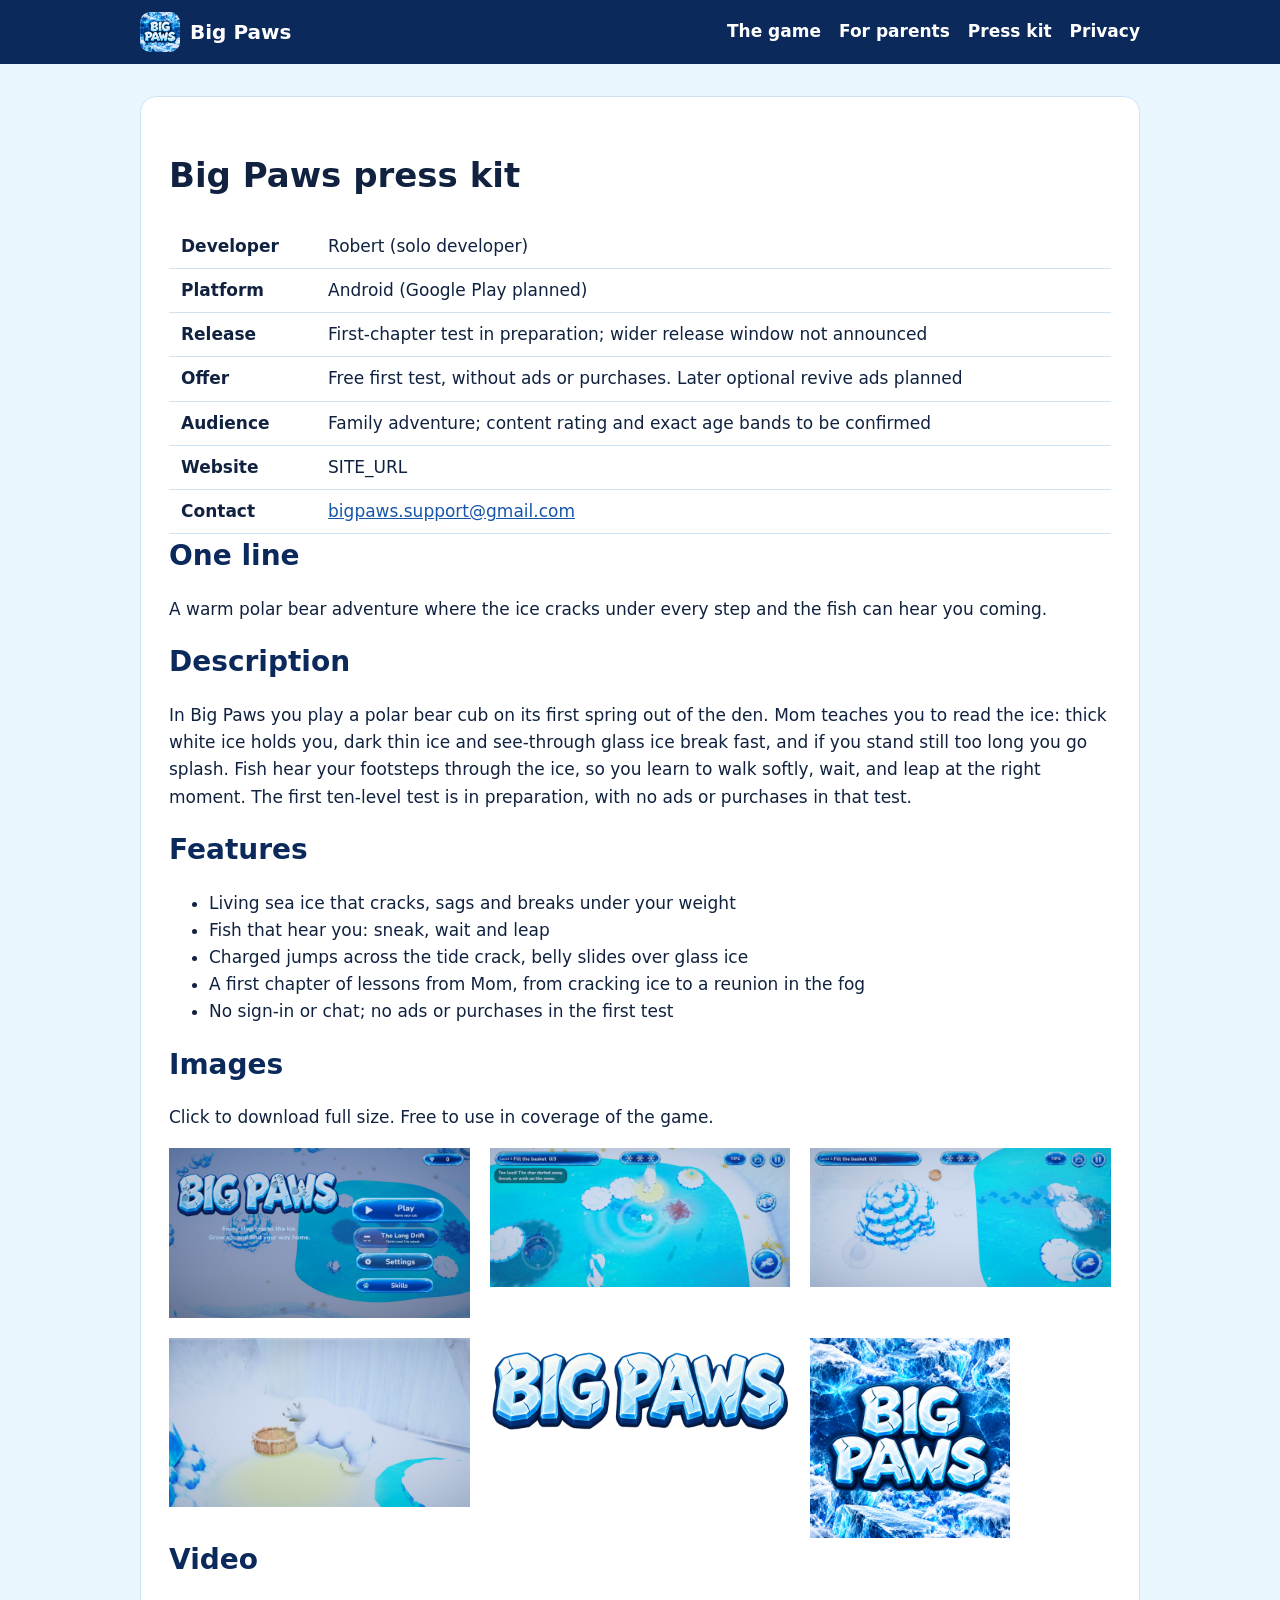
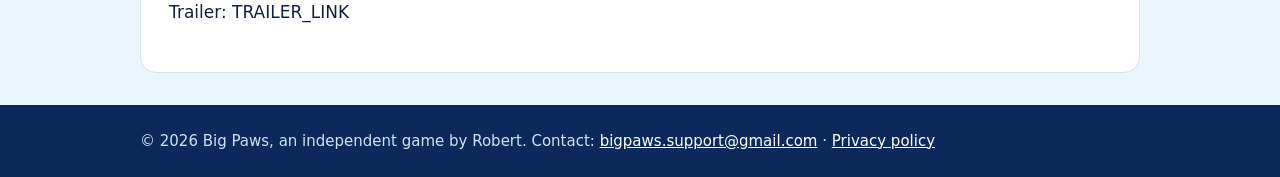
==== presskit.html @ 210a82b9 "Big Paws website: home, privacy policy, press kit Co-Authored-By: Claude Opus 5.5 <noreply@anthropic" ====
<!doctype html>
<html lang="en"><head><meta charset="utf-8"><meta name="viewport" content="width=device-width, initial-scale=1"><link rel="icon" href="images/icon.png"><link rel="stylesheet" href="style.css">
<title>Press Kit | Big Paws</title>
<meta name="description" content="Press kit for Big Paws, a polar bear adventure for Android: fact sheet, description, screenshots and logos.">
</head><body>
<header class="site"><div class="wrap"><a class="brand" href="index.html"><img src="images/icon.png" alt="">Big Paws</a><nav><a href="index.html#play">The game</a><a href="index.html#parents">For parents</a><a href="presskit.html">Press kit</a><a href="privacy.html">Privacy</a></nav></div></header>
<div class="wrap"><div class="doc">
<h1>Big Paws press kit</h1>
<table class="facts">
<tr><th>Developer</th><td>Robert (solo developer)</td></tr>
<tr><th>Platform</th><td>Android (Google Play planned)</td></tr>
<tr><th>Release</th><td>First-chapter test in preparation; wider release window not announced</td></tr>
<tr><th>Offer</th><td>Free first test, without ads or purchases. Later optional revive ads planned</td></tr>
<tr><th>Audience</th><td>Family adventure; content rating and exact age bands to be confirmed</td></tr>
<tr><th>Website</th><td>SITE_URL</td></tr>
<tr><th>Contact</th><td><a href="mailto:bigpaws.support@gmail.com">bigpaws.support@gmail.com</a></td></tr>
</table>
<h2>One line</h2>
<p>A warm polar bear adventure where the ice cracks under every step and the fish can hear you coming.</p>
<h2>Description</h2>
<p>In Big Paws you play a polar bear cub on its first spring out of the den. Mom teaches you to read the ice: thick white ice holds you, dark thin ice and see-through glass ice break fast, and if you stand still too long you go splash. Fish hear your footsteps through the ice, so you learn to walk softly, wait, and leap at the right moment. The first ten-level test is in preparation, with no ads or purchases in that test.</p>
<h2>Features</h2>
<ul>
<li>Living sea ice that cracks, sags and breaks under your weight</li>
<li>Fish that hear you: sneak, wait and leap</li>
<li>Charged jumps across the tide crack, belly slides over glass ice</li>
<li>A first chapter of lessons from Mom, from cracking ice to a reunion in the fog</li>
<li>No sign-in or chat; no ads or purchases in the first test</li>
</ul>
<h2>Images</h2>
<p>Click to download full size. Free to use in coverage of the game.</p>
<div class="grid">
<a href="images/title.jpg"><img src="images/title.jpg" alt="Title screen"></a>
<a href="images/sneak.jpg"><img src="images/sneak.jpg" alt="Sneaking past fish"></a>
<a href="images/fishing.jpg"><img src="images/fishing.jpg" alt="Fishing hole"></a>
<a href="images/mom-basket.jpg"><img src="images/mom-basket.jpg" alt="Mom and the basket"></a>
<a href="images/wordmark.png"><img src="images/wordmark.png" alt="Big Paws logo"></a>
<a href="images/icon.png"><img src="images/icon.png" alt="Big Paws icon" style="max-width:200px"></a>
</div>
<h2>Video</h2>
<p>Trailer: TRAILER_LINK</p>
</div></div>
<footer><div class="wrap">&copy; 2026 Big Paws, an independent game by Robert. Contact: <a href="mailto:bigpaws.support@gmail.com">bigpaws.support@gmail.com</a> &middot; <a href="privacy.html">Privacy policy</a></div></footer>
</body></html>
---- style.css ----
:root{--ice:#eaf6fd;--deep:#0b2a5b;--mid:#1756a8;--cyan:#38b6f0;--ink:#10223f;--quiet:#4a5d7a;--card:#ffffff;--line:#cfe3f3}
*{box-sizing:border-box}
body{margin:0;font-family:"Nunito",system-ui,-apple-system,Segoe UI,Roboto,sans-serif;color:var(--ink);background:var(--ice);line-height:1.6;font-size:17px}
a{color:var(--mid)}
img{max-width:100%;height:auto;display:block}
.wrap{max-width:1040px;margin:0 auto;padding:0 20px}
header.site{background:var(--deep);color:#fff}
header.site .wrap{display:flex;align-items:center;justify-content:space-between;gap:16px;padding-top:12px;padding-bottom:12px}
header.site a{color:#fff;text-decoration:none;font-weight:700}
header.site nav{display:flex;gap:18px;flex-wrap:wrap}
.brand{display:flex;align-items:center;gap:10px;font-size:20px}
.brand img{width:40px;height:40px;border-radius:10px}
.hero{background:linear-gradient(180deg,var(--deep),var(--mid));color:#fff;padding:40px 0 56px;text-align:center}
.hero .wordmark{width:100%;max-width:520px;margin:0 auto 12px}
.hero h1{font-size:clamp(26px,4vw,40px);margin:8px 0;line-height:1.2}
.hero p{font-size:19px;max-width:640px;margin:0 auto 24px;opacity:.95}
.btn{display:inline-block;background:#fff;color:var(--deep);padding:14px 26px;border-radius:999px;font-weight:800;text-decoration:none}
.btn.alt{background:transparent;color:#fff;border:2px solid #fff;margin-left:8px}
.shot{width:100%;border-radius:16px;box-shadow:0 10px 30px rgba(11,42,91,.25);margin:32px auto 0;max-width:900px}
section{padding:48px 0}
h2{font-size:28px;margin:0 0 16px;color:var(--deep)}
.grid{display:grid;grid-template-columns:repeat(auto-fit,minmax(260px,1fr));gap:20px}
.card{background:var(--card);border:1px solid var(--line);border-radius:16px;padding:20px}
.card img{border-radius:10px;margin-bottom:12px}
.card h3{margin:0 0 6px;color:var(--deep)}
.parents{background:#fff;border-top:1px solid var(--line);border-bottom:1px solid var(--line)}
.parents ul{padding-left:20px}
.parents li{margin:6px 0}
.facts td,.facts th{padding:8px 12px;border-bottom:1px solid var(--line);text-align:left;vertical-align:top}
.facts{border-collapse:collapse;width:100%;background:#fff;border-radius:12px}
footer{background:var(--deep);color:#cfe3f3;padding:24px 0;font-size:15px}
footer a{color:#fff}
.doc{background:#fff;border:1px solid var(--line);border-radius:16px;padding:28px;margin:32px auto}
.note{background:#fff7d6;border:1px solid #f0d97a;border-radius:10px;padding:10px 14px;font-size:15px}
@media (max-width:600px){.btn.alt{margin:12px 0 0}header.site .wrap{flex-direction:column}}
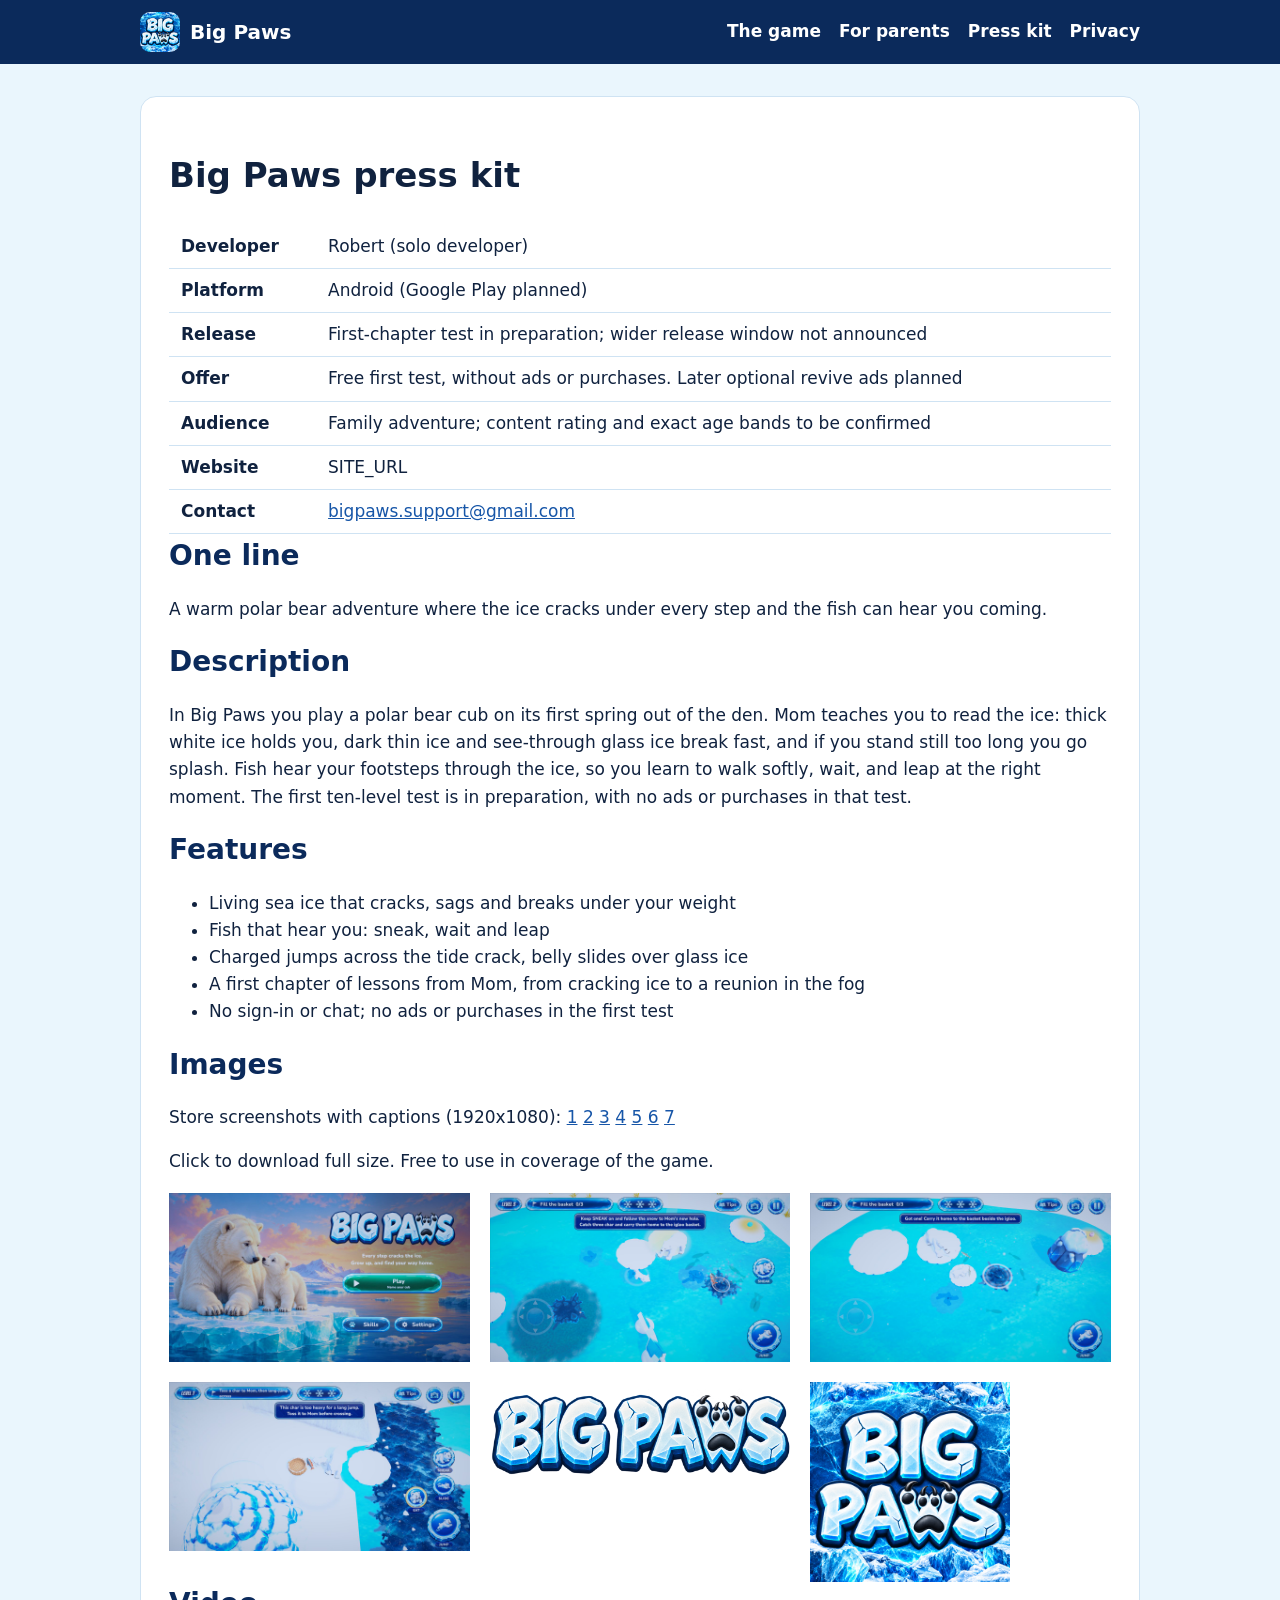
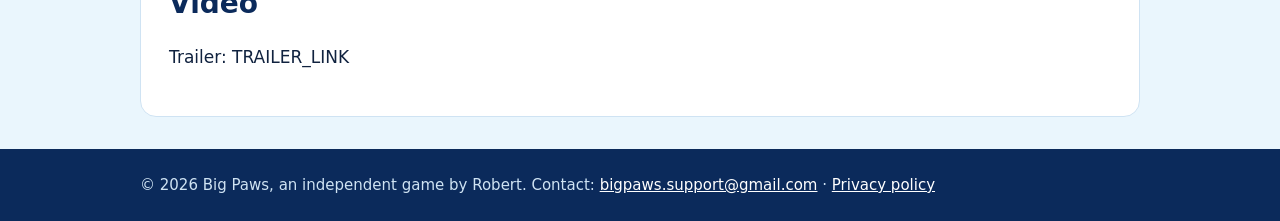
==== commit 8a23e296: "New game screenshots and captioned store shots Co-Authored-By: Claude Opus 5.5 <noreply@anthropic.co" ====
--- a/presskit.html
+++ b/presskit.html
@@ -28,6 +28,7 @@
 <li>No sign-in or chat; no ads or purchases in the first test</li>
 </ul>
 <h2>Images</h2>
+<p>Store screenshots with captions (1920x1080): <a href="press/screenshots/01-cracking.png">1</a> <a href="press/screenshots/02-sneak.png">2</a> <a href="press/screenshots/03-fishing.png">3</a> <a href="press/screenshots/04-fishwarn.png">4</a> <a href="press/screenshots/05-mom-basket.png">5</a> <a href="press/screenshots/06-reunion.png">6</a> <a href="press/screenshots/07-title.png">7</a></p>
 <p>Click to download full size. Free to use in coverage of the game.</p>
 <div class="grid">
 <a href="images/title.jpg"><img src="images/title.jpg" alt="Title screen"></a>
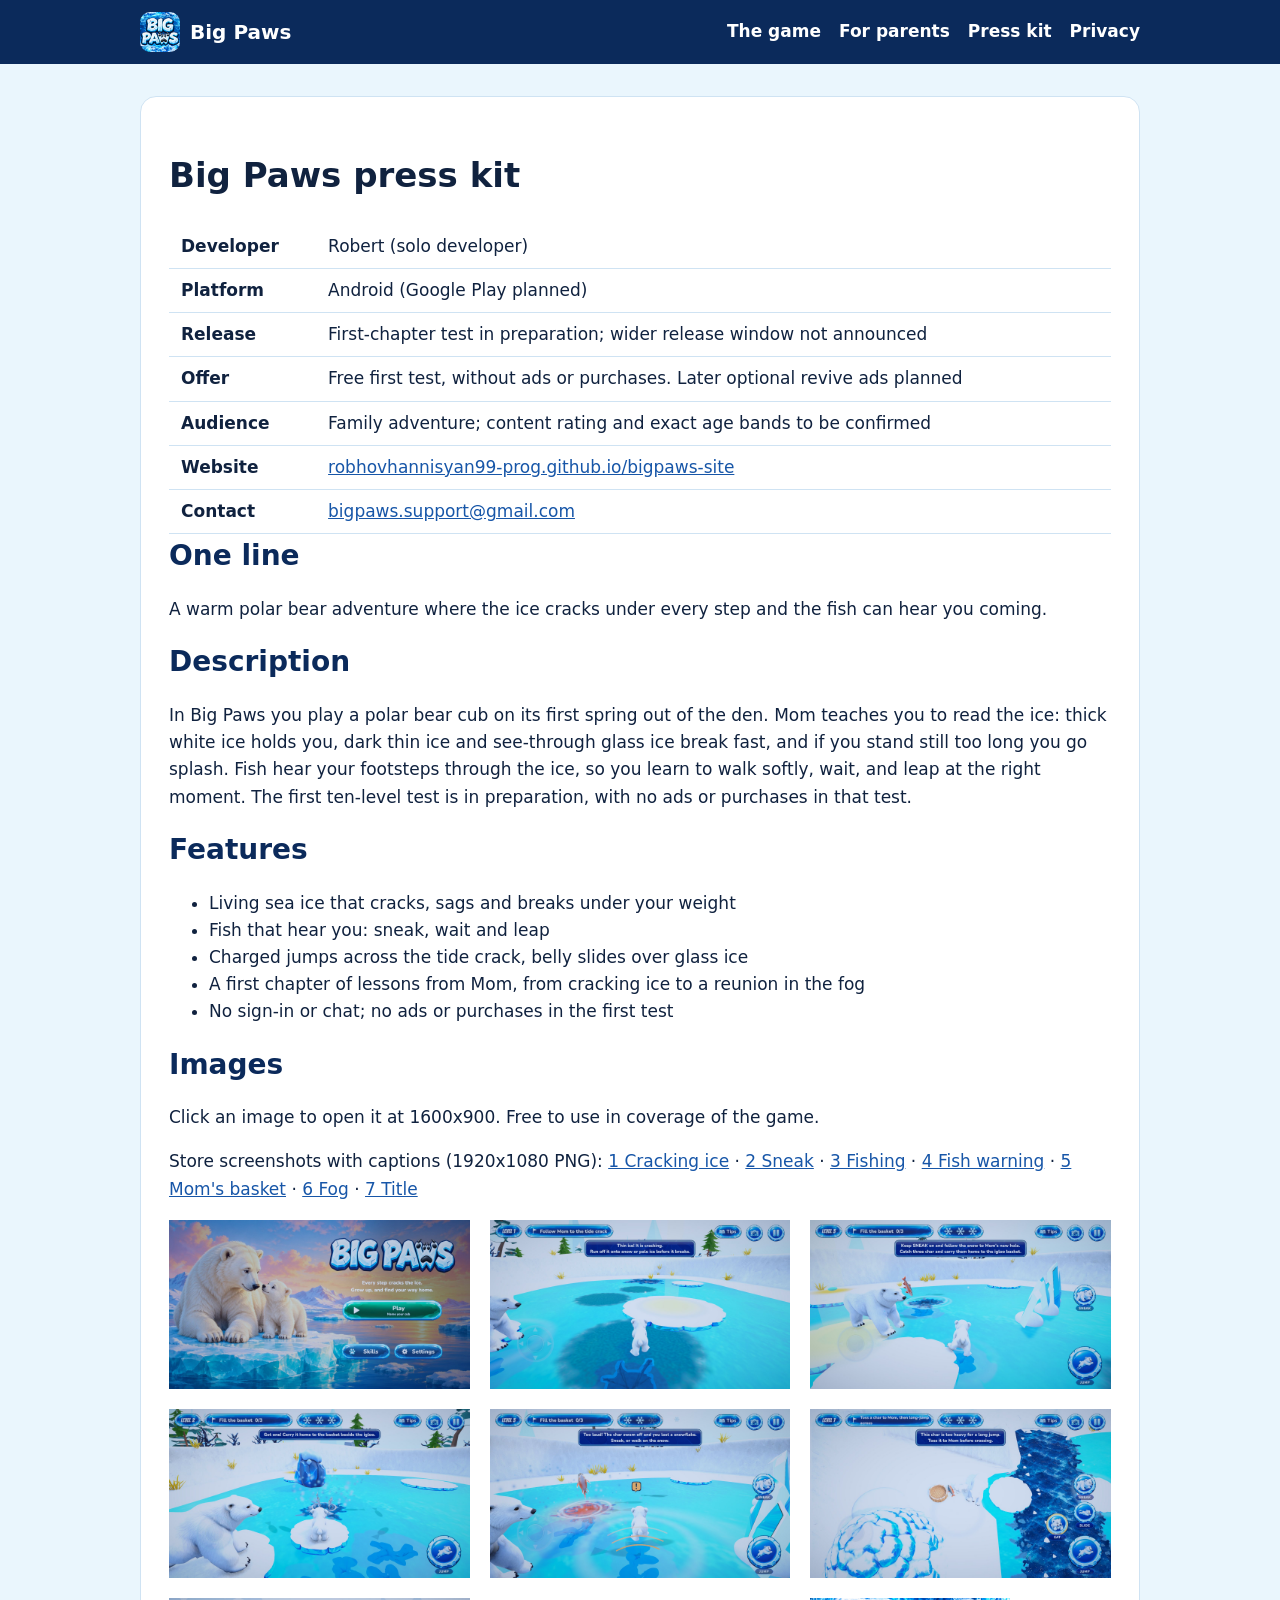
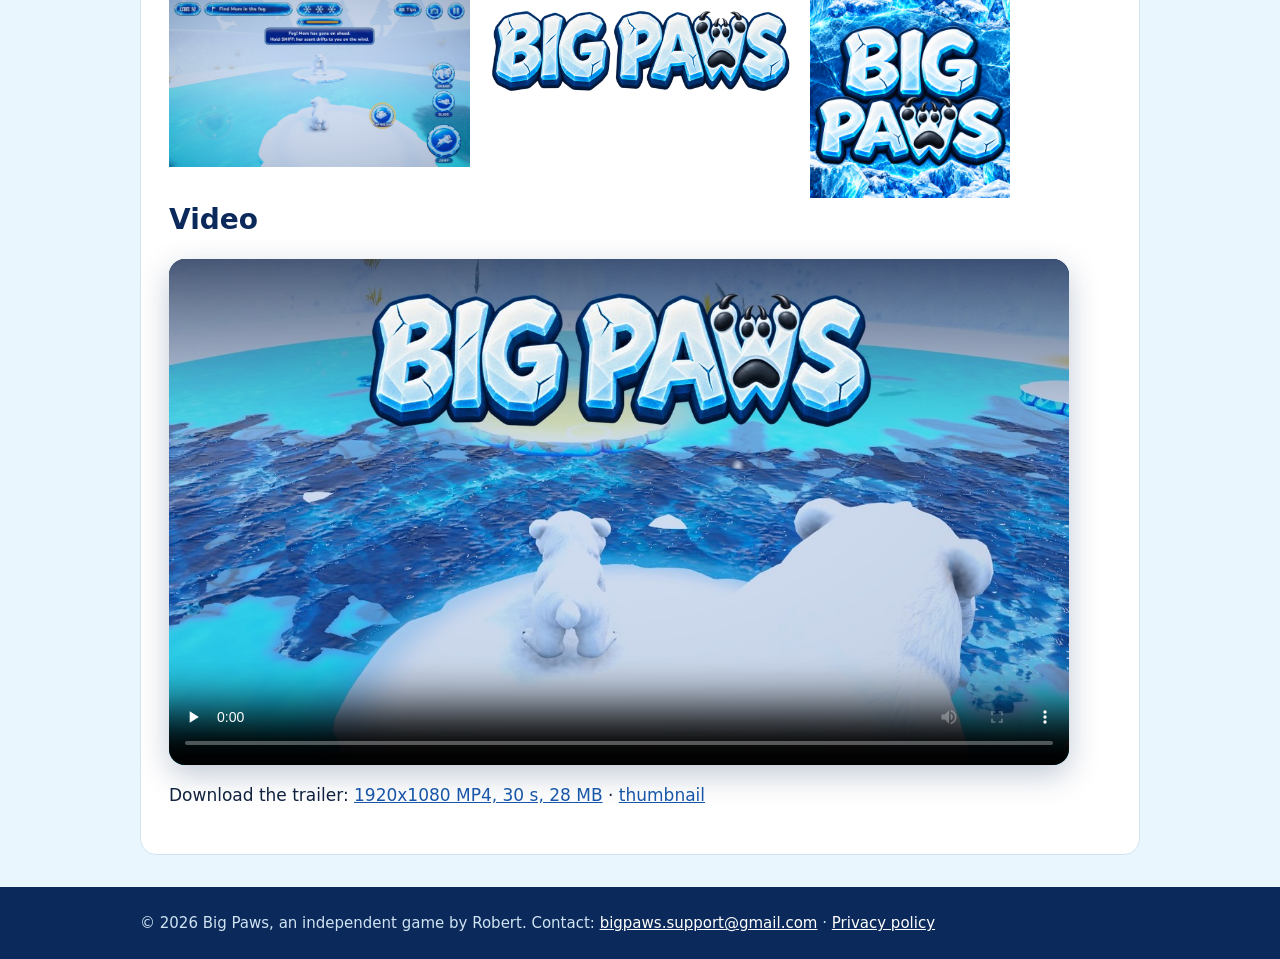
==== commit 0de124ed: "Site: store screenshots and trailer Co-Authored-By: Claude Opus 5.5 <noreply@anthropic.com>" ====
--- a/presskit.html
+++ b/presskit.html
@@ -12,7 +12,7 @@
 <tr><th>Release</th><td>First-chapter test in preparation; wider release window not announced</td></tr>
 <tr><th>Offer</th><td>Free first test, without ads or purchases. Later optional revive ads planned</td></tr>
 <tr><th>Audience</th><td>Family adventure; content rating and exact age bands to be confirmed</td></tr>
-<tr><th>Website</th><td>SITE_URL</td></tr>
+<tr><th>Website</th><td><a href="https://robhovhannisyan99-prog.github.io/bigpaws-site/">robhovhannisyan99-prog.github.io/bigpaws-site</a></td></tr>
 <tr><th>Contact</th><td><a href="mailto:bigpaws.support@gmail.com">bigpaws.support@gmail.com</a></td></tr>
 </table>
 <h2>One line</h2>
@@ -28,18 +28,23 @@
 <li>No sign-in or chat; no ads or purchases in the first test</li>
 </ul>
 <h2>Images</h2>
-<p>Store screenshots with captions (1920x1080): <a href="press/screenshots/01-cracking.png">1</a> <a href="press/screenshots/02-sneak.png">2</a> <a href="press/screenshots/03-fishing.png">3</a> <a href="press/screenshots/04-fishwarn.png">4</a> <a href="press/screenshots/05-mom-basket.png">5</a> <a href="press/screenshots/06-reunion.png">6</a> <a href="press/screenshots/07-title.png">7</a></p>
-<p>Click to download full size. Free to use in coverage of the game.</p>
+<p>Click an image to open it at 1600x900. Free to use in coverage of the game.</p>
+<p>Store screenshots with captions (1920x1080 PNG): <a href="press/screenshots/01-cracking.png">1 Cracking ice</a> &middot; <a href="press/screenshots/02-sneak.png">2 Sneak</a> &middot; <a href="press/screenshots/03-fishing.png">3 Fishing</a> &middot; <a href="press/screenshots/04-fishwarn.png">4 Fish warning</a> &middot; <a href="press/screenshots/05-mom-basket.png">5 Mom's basket</a> &middot; <a href="press/screenshots/06-reunion.png">6 Fog</a> &middot; <a href="press/screenshots/07-title.png">7 Title</a></p>
 <div class="grid">
 <a href="images/title.jpg"><img src="images/title.jpg" alt="Title screen"></a>
-<a href="images/sneak.jpg"><img src="images/sneak.jpg" alt="Sneaking past fish"></a>
-<a href="images/fishing.jpg"><img src="images/fishing.jpg" alt="Fishing hole"></a>
-<a href="images/mom-basket.jpg"><img src="images/mom-basket.jpg" alt="Mom and the basket"></a>
+<a href="images/cracking.jpg"><img src="images/cracking.jpg" alt="Thin ice cracking under the cub"></a>
+<a href="images/sneak.jpg"><img src="images/sneak.jpg" alt="Mom and the cub as a fish jumps from the hole"></a>
+<a href="images/fishing.jpg"><img src="images/fishing.jpg" alt="The cub on a floe by a fishing hole"></a>
+<a href="images/fishwarn.jpg"><img src="images/fishwarn.jpg" alt="A fish darting away from a noisy cub"></a>
+<a href="images/mom-basket.jpg"><img src="images/mom-basket.jpg" alt="Mom and the basket by the igloo, seen from above"></a>
+<a href="images/reunion.jpg"><img src="images/reunion.jpg" alt="Mom's outline in the fog"></a>
 <a href="images/wordmark.png"><img src="images/wordmark.png" alt="Big Paws logo"></a>
 <a href="images/icon.png"><img src="images/icon.png" alt="Big Paws icon" style="max-width:200px"></a>
 </div>
 <h2>Video</h2>
-<p>Trailer: TRAILER_LINK</p>
+<!-- YouTube trailer link goes here once it is uploaded. -->
+<video class="trailer" controls playsinline preload="none" poster="images/trailer-poster.jpg" aria-label="Big Paws gameplay trailer, 30 seconds"><source src="video/BigPaws-trailer.mp4" type="video/mp4"></video>
+<p>Download the trailer: <a href="video/BigPaws-trailer-1080p.mp4" download>1920x1080 MP4, 30 s, 28 MB</a> &middot; <a href="images/trailer-poster.jpg">thumbnail</a></p>
 </div></div>
 <footer><div class="wrap">&copy; 2026 Big Paws, an independent game by Robert. Contact: <a href="mailto:bigpaws.support@gmail.com">bigpaws.support@gmail.com</a> &middot; <a href="privacy.html">Privacy policy</a></div></footer>
 </body></html>
--- a/style.css
+++ b/style.css
@@ -16,6 +16,8 @@
 .hero p{font-size:19px;max-width:640px;margin:0 auto 24px;opacity:.95}
 .btn{display:inline-block;background:#fff;color:var(--deep);padding:14px 26px;border-radius:999px;font-weight:800;text-decoration:none}
 .btn.alt{background:transparent;color:#fff;border:2px solid #fff;margin-left:8px}
+.trailer{display:block;width:100%;max-width:900px;margin:0 auto;border-radius:16px;box-shadow:0 10px 30px rgba(11,42,91,.25);background:var(--deep);aspect-ratio:16/9}
+.doc .trailer{margin:0 0 12px}
 .shot{width:100%;border-radius:16px;box-shadow:0 10px 30px rgba(11,42,91,.25);margin:32px auto 0;max-width:900px}
 section{padding:48px 0}
 h2{font-size:28px;margin:0 0 16px;color:var(--deep)}
@@ -27,6 +29,7 @@
 .parents ul{padding-left:20px}
 .parents li{margin:6px 0}
 .facts td,.facts th{padding:8px 12px;border-bottom:1px solid var(--line);text-align:left;vertical-align:top}
+.facts td{overflow-wrap:anywhere}
 .facts{border-collapse:collapse;width:100%;background:#fff;border-radius:12px}
 footer{background:var(--deep);color:#cfe3f3;padding:24px 0;font-size:15px}
 footer a{color:#fff}
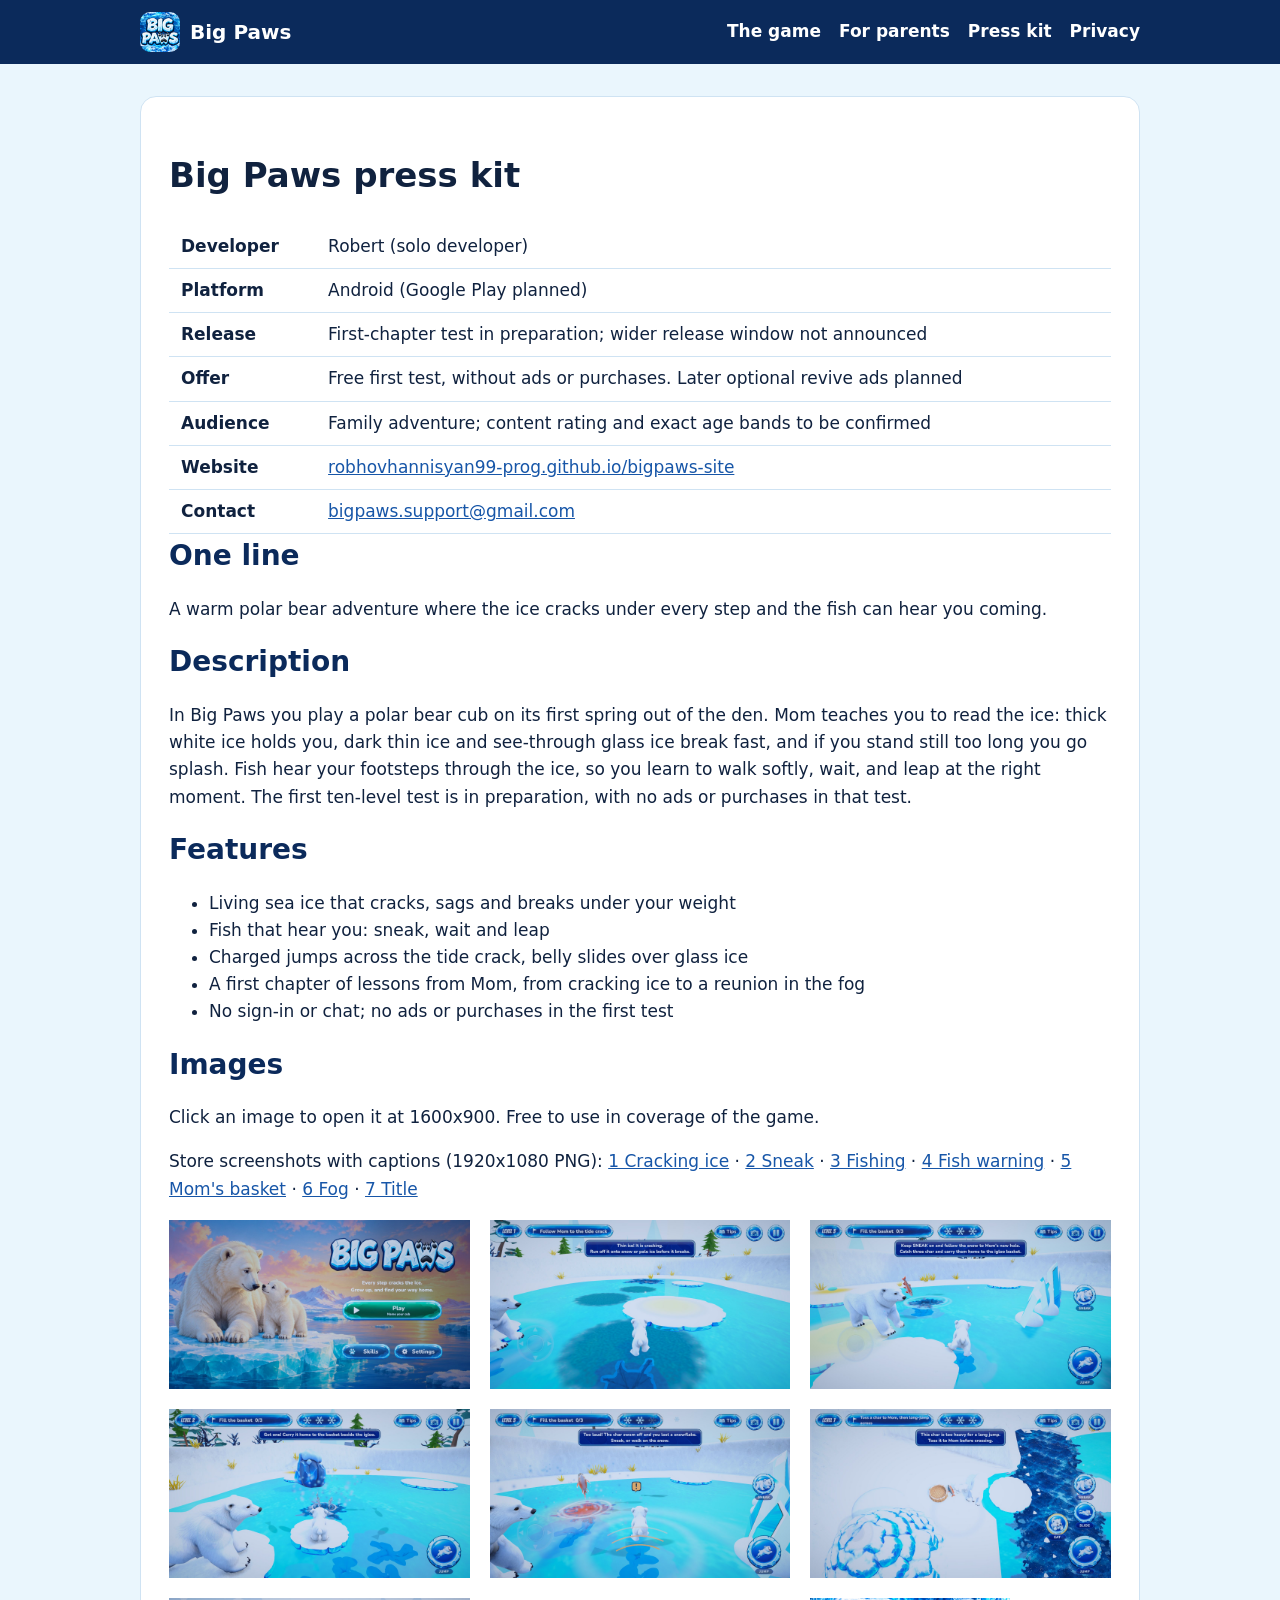
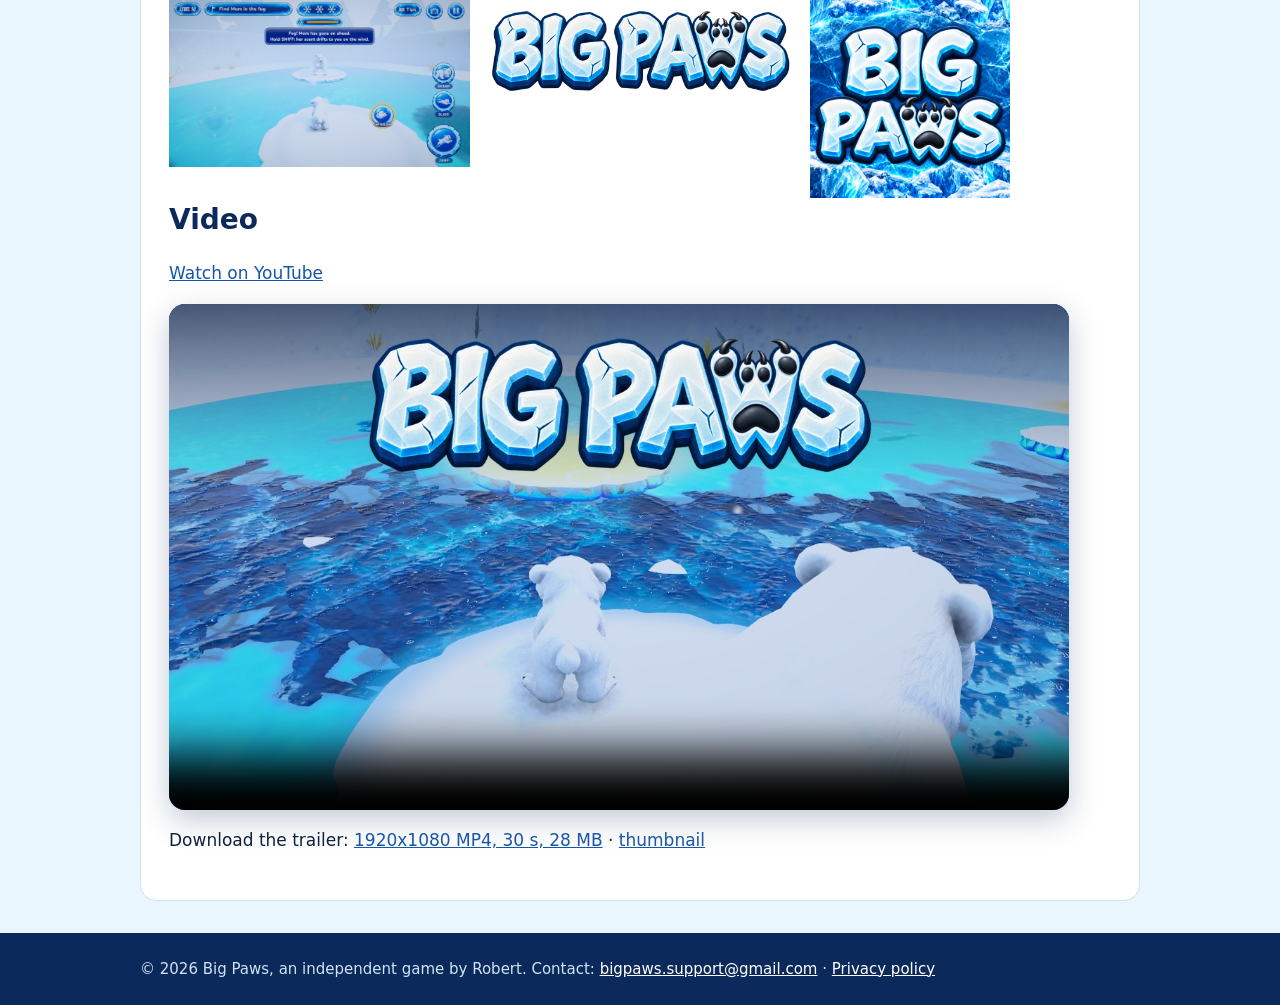
==== commit bbbda035: "Site: YouTube trailer link Co-Authored-By: Claude Opus 5.5 <noreply@anthropic.com>" ====
--- a/presskit.html
+++ b/presskit.html
@@ -42,7 +42,7 @@
 <a href="images/icon.png"><img src="images/icon.png" alt="Big Paws icon" style="max-width:200px"></a>
 </div>
 <h2>Video</h2>
-<!-- YouTube trailer link goes here once it is uploaded. -->
+<p><a href="https://youtu.be/f21sIvdYZcQ" rel="noopener">Watch on YouTube</a></p>
 <video class="trailer" controls playsinline preload="none" poster="images/trailer-poster.jpg" aria-label="Big Paws gameplay trailer, 30 seconds"><source src="video/BigPaws-trailer.mp4" type="video/mp4"></video>
 <p>Download the trailer: <a href="video/BigPaws-trailer-1080p.mp4" download>1920x1080 MP4, 30 s, 28 MB</a> &middot; <a href="images/trailer-poster.jpg">thumbnail</a></p>
 </div></div>
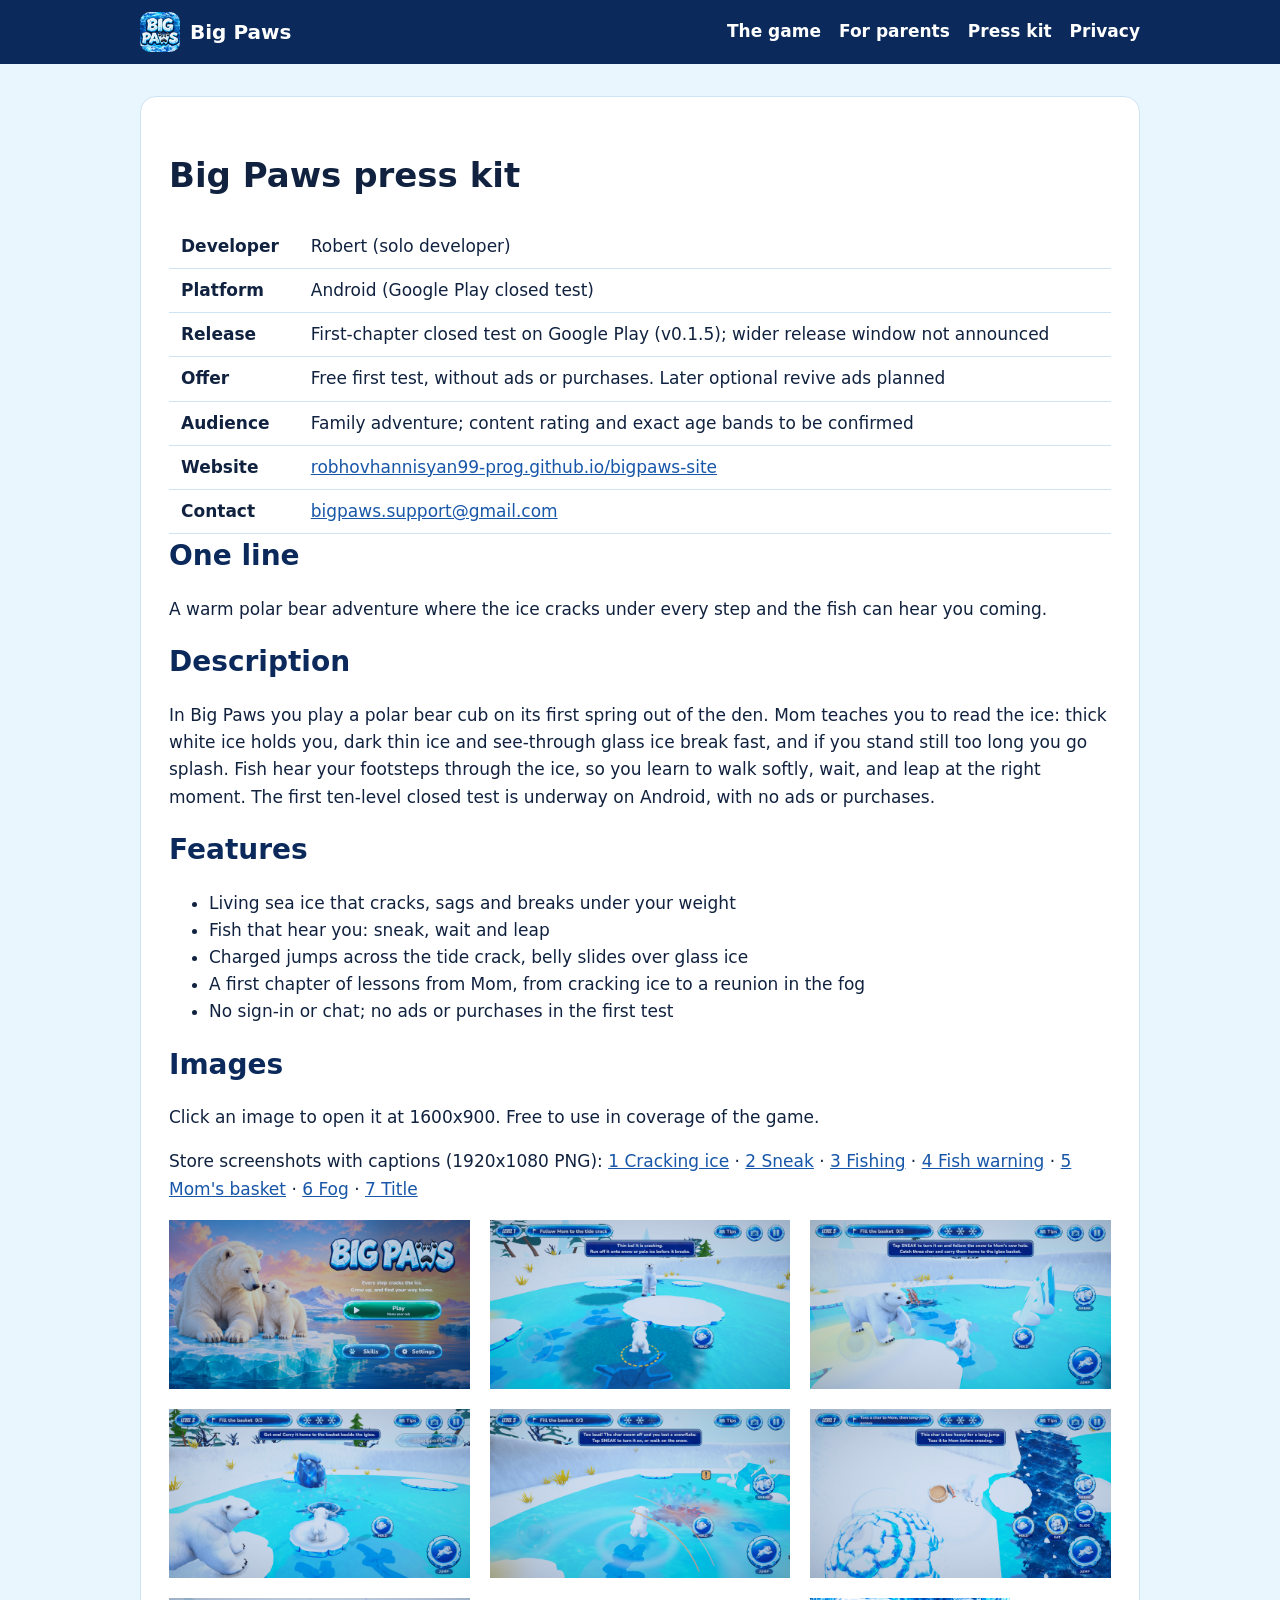
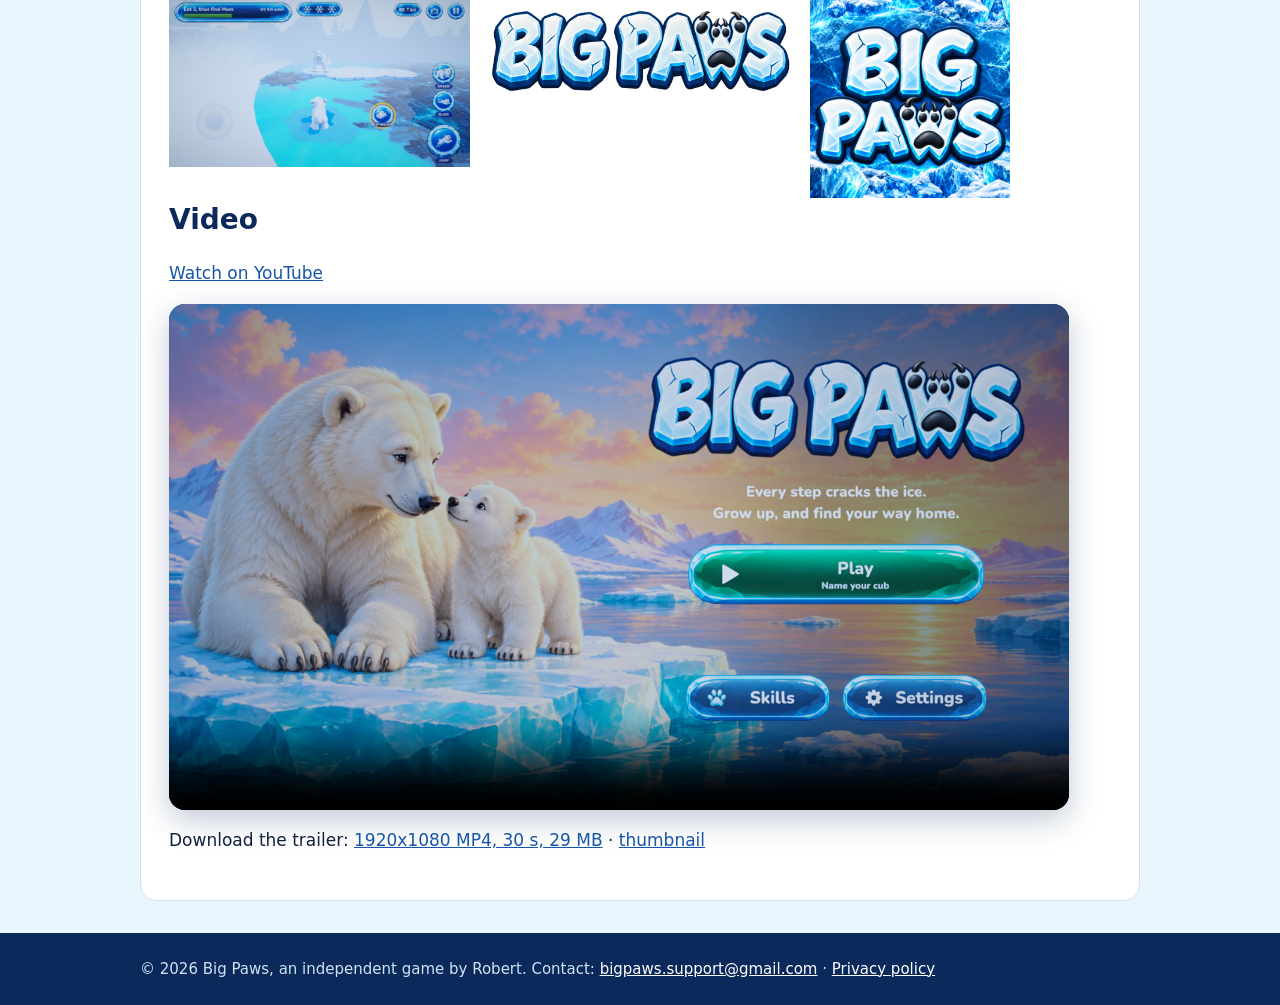
==== commit b3aede02: "Update screenshots, trailer and copy for closed test v0.1.5" ====
--- a/presskit.html
+++ b/presskit.html
@@ -1,15 +1,15 @@
 <!doctype html>
-<html lang="en"><head><meta charset="utf-8"><meta name="viewport" content="width=device-width, initial-scale=1"><link rel="icon" href="images/icon.png"><link rel="stylesheet" href="style.css">
+<html lang="en"><head><meta charset="utf-8"><meta name="viewport" content="width=device-width, initial-scale=1"><link rel="icon" href="images/icon.png?v=20261117"><link rel="stylesheet" href="style.css">
 <title>Press Kit | Big Paws</title>
 <meta name="description" content="Press kit for Big Paws, a polar bear adventure for Android: fact sheet, description, screenshots and logos.">
 </head><body>
-<header class="site"><div class="wrap"><a class="brand" href="index.html"><img src="images/icon.png" alt="">Big Paws</a><nav><a href="index.html#play">The game</a><a href="index.html#parents">For parents</a><a href="presskit.html">Press kit</a><a href="privacy.html">Privacy</a></nav></div></header>
+<header class="site"><div class="wrap"><a class="brand" href="index.html"><img src="images/icon.png?v=20261117" alt="">Big Paws</a><nav><a href="index.html#play">The game</a><a href="index.html#parents">For parents</a><a href="presskit.html">Press kit</a><a href="privacy.html">Privacy</a></nav></div></header>
 <div class="wrap"><div class="doc">
 <h1>Big Paws press kit</h1>
 <table class="facts">
 <tr><th>Developer</th><td>Robert (solo developer)</td></tr>
-<tr><th>Platform</th><td>Android (Google Play planned)</td></tr>
-<tr><th>Release</th><td>First-chapter test in preparation; wider release window not announced</td></tr>
+<tr><th>Platform</th><td>Android (Google Play closed test)</td></tr>
+<tr><th>Release</th><td>First-chapter closed test on Google Play (v0.1.5); wider release window not announced</td></tr>
 <tr><th>Offer</th><td>Free first test, without ads or purchases. Later optional revive ads planned</td></tr>
 <tr><th>Audience</th><td>Family adventure; content rating and exact age bands to be confirmed</td></tr>
 <tr><th>Website</th><td><a href="https://robhovhannisyan99-prog.github.io/bigpaws-site/">robhovhannisyan99-prog.github.io/bigpaws-site</a></td></tr>
@@ -18,7 +18,7 @@
 <h2>One line</h2>
 <p>A warm polar bear adventure where the ice cracks under every step and the fish can hear you coming.</p>
 <h2>Description</h2>
-<p>In Big Paws you play a polar bear cub on its first spring out of the den. Mom teaches you to read the ice: thick white ice holds you, dark thin ice and see-through glass ice break fast, and if you stand still too long you go splash. Fish hear your footsteps through the ice, so you learn to walk softly, wait, and leap at the right moment. The first ten-level test is in preparation, with no ads or purchases in that test.</p>
+<p>In Big Paws you play a polar bear cub on its first spring out of the den. Mom teaches you to read the ice: thick white ice holds you, dark thin ice and see-through glass ice break fast, and if you stand still too long you go splash. Fish hear your footsteps through the ice, so you learn to walk softly, wait, and leap at the right moment. The first ten-level closed test is underway on Android, with no ads or purchases.</p>
 <h2>Features</h2>
 <ul>
 <li>Living sea ice that cracks, sags and breaks under your weight</li>
@@ -29,22 +29,22 @@
 </ul>
 <h2>Images</h2>
 <p>Click an image to open it at 1600x900. Free to use in coverage of the game.</p>
-<p>Store screenshots with captions (1920x1080 PNG): <a href="press/screenshots/01-cracking.png">1 Cracking ice</a> &middot; <a href="press/screenshots/02-sneak.png">2 Sneak</a> &middot; <a href="press/screenshots/03-fishing.png">3 Fishing</a> &middot; <a href="press/screenshots/04-fishwarn.png">4 Fish warning</a> &middot; <a href="press/screenshots/05-mom-basket.png">5 Mom's basket</a> &middot; <a href="press/screenshots/06-reunion.png">6 Fog</a> &middot; <a href="press/screenshots/07-title.png">7 Title</a></p>
+<p>Store screenshots with captions (1920x1080 PNG): <a href="press/screenshots/01-cracking.png?v=20261117">1 Cracking ice</a> &middot; <a href="press/screenshots/02-sneak.png?v=20261117">2 Sneak</a> &middot; <a href="press/screenshots/03-fishing.png?v=20261117">3 Fishing</a> &middot; <a href="press/screenshots/04-fishwarn.png?v=20261117">4 Fish warning</a> &middot; <a href="press/screenshots/05-mom-basket.png?v=20261117">5 Mom's basket</a> &middot; <a href="press/screenshots/06-reunion.png?v=20261117">6 Fog</a> &middot; <a href="press/screenshots/07-title.png?v=20261117">7 Title</a></p>
 <div class="grid">
-<a href="images/title.jpg"><img src="images/title.jpg" alt="Title screen"></a>
-<a href="images/cracking.jpg"><img src="images/cracking.jpg" alt="Thin ice cracking under the cub"></a>
-<a href="images/sneak.jpg"><img src="images/sneak.jpg" alt="Mom and the cub as a fish jumps from the hole"></a>
-<a href="images/fishing.jpg"><img src="images/fishing.jpg" alt="The cub on a floe by a fishing hole"></a>
-<a href="images/fishwarn.jpg"><img src="images/fishwarn.jpg" alt="A fish darting away from a noisy cub"></a>
-<a href="images/mom-basket.jpg"><img src="images/mom-basket.jpg" alt="Mom and the basket by the igloo, seen from above"></a>
-<a href="images/reunion.jpg"><img src="images/reunion.jpg" alt="Mom's outline in the fog"></a>
-<a href="images/wordmark.png"><img src="images/wordmark.png" alt="Big Paws logo"></a>
-<a href="images/icon.png"><img src="images/icon.png" alt="Big Paws icon" style="max-width:200px"></a>
+<a href="images/title.jpg?v=20261117"><img src="images/title.jpg?v=20261117" alt="Title screen"></a>
+<a href="images/cracking.jpg?v=20261117"><img src="images/cracking.jpg?v=20261117" alt="Thin ice cracking under the cub"></a>
+<a href="images/sneak.jpg?v=20261117"><img src="images/sneak.jpg?v=20261117" alt="Mom and the cub as a fish jumps from the hole"></a>
+<a href="images/fishing.jpg?v=20261117"><img src="images/fishing.jpg?v=20261117" alt="The cub on a floe by a fishing hole"></a>
+<a href="images/fishwarn.jpg?v=20261117"><img src="images/fishwarn.jpg?v=20261117" alt="A fish darting away from a noisy cub"></a>
+<a href="images/mom-basket.jpg?v=20261117"><img src="images/mom-basket.jpg?v=20261117" alt="Mom and the basket by the igloo, seen from above"></a>
+<a href="images/reunion.jpg?v=20261117"><img src="images/reunion.jpg?v=20261117" alt="Mom's outline in the fog"></a>
+<a href="images/wordmark.png?v=20261117"><img src="images/wordmark.png?v=20261117" alt="Big Paws logo"></a>
+<a href="images/icon.png?v=20261117"><img src="images/icon.png?v=20261117" alt="Big Paws icon" style="max-width:200px"></a>
 </div>
 <h2>Video</h2>
 <p><a href="https://youtu.be/f21sIvdYZcQ" rel="noopener">Watch on YouTube</a></p>
-<video class="trailer" controls playsinline preload="none" poster="images/trailer-poster.jpg" aria-label="Big Paws gameplay trailer, 30 seconds"><source src="video/BigPaws-trailer.mp4" type="video/mp4"></video>
-<p>Download the trailer: <a href="video/BigPaws-trailer-1080p.mp4" download>1920x1080 MP4, 30 s, 28 MB</a> &middot; <a href="images/trailer-poster.jpg">thumbnail</a></p>
+<video class="trailer" controls playsinline preload="none" poster="images/trailer-poster.jpg?v=20261117" aria-label="Big Paws gameplay trailer, 30 seconds"><source src="video/BigPaws-trailer.mp4?v=20261117" type="video/mp4"></video>
+<p>Download the trailer: <a href="video/BigPaws-trailer-1080p.mp4?v=20261117" download>1920x1080 MP4, 30 s, 29 MB</a> &middot; <a href="images/trailer-poster.jpg?v=20261117">thumbnail</a></p>
 </div></div>
 <footer><div class="wrap">&copy; 2026 Big Paws, an independent game by Robert. Contact: <a href="mailto:bigpaws.support@gmail.com">bigpaws.support@gmail.com</a> &middot; <a href="privacy.html">Privacy policy</a></div></footer>
 </body></html>
